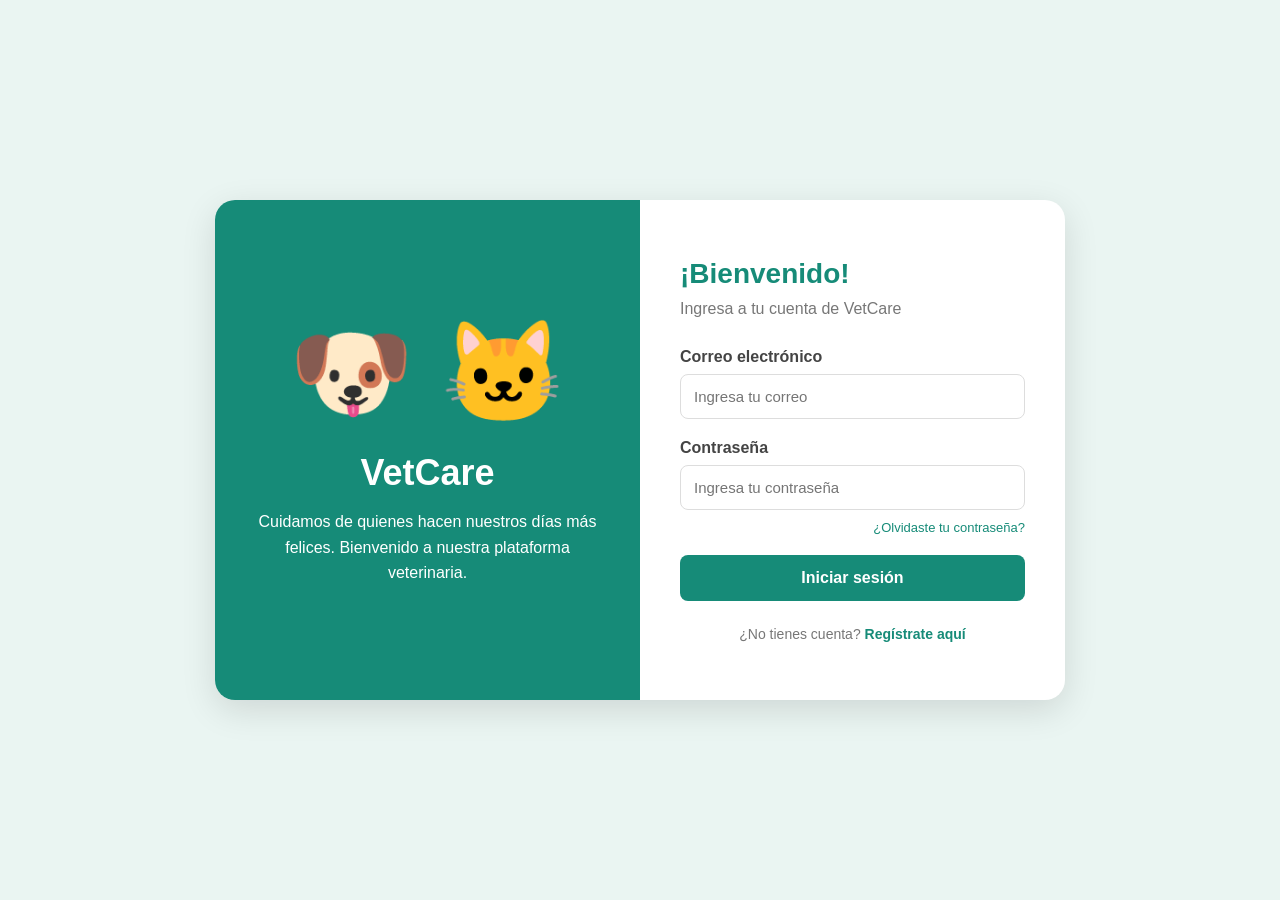
==== login.html @ 6892b9d5 "login.html" ====
<!DOCTYPE html>
<html lang="es">
<head>
    <meta charset="UTF-8">
    <meta name="viewport" content="width=device-width, initial-scale=1.0">
    <title>Login | VetCare</title>

    <style>
        * {
            margin: 0;
            padding: 0;
            box-sizing: border-box;
            font-family: Arial, sans-serif;
        }

        body {
            min-height: 100vh;
            display: flex;
            justify-content: center;
            align-items: center;
            background: #eaf5f2;
        }

        .container {
            display: flex;
            width: 850px;
            max-width: 95%;
            min-height: 500px;
            background: white;
            border-radius: 20px;
            overflow: hidden;
            box-shadow: 0 10px 35px rgba(0,0,0,0.12);
        }

        .left {
            width: 50%;
            background: #168b78;
            color: white;
            display: flex;
            flex-direction: column;
            justify-content: center;
            align-items: center;
            padding: 35px;
            text-align: center;
        }

        .left h1 {
            font-size: 36px;
            margin-bottom: 15px;
        }

        .left p {
            line-height: 1.6;
        }

        .animal {
            font-size: 100px;
            margin-bottom: 20px;
        }

        .right {
            width: 50%;
            padding: 55px 40px;
            display: flex;
            flex-direction: column;
            justify-content: center;
        }

        .right h2 {
            color: #168b78;
            margin-bottom: 10px;
            font-size: 28px;
        }

        .subtitle {
            color: #777;
            margin-bottom: 30px;
        }

        label {
            display: block;
            margin-bottom: 8px;
            color: #444;
            font-weight: bold;
        }

        input {
            width: 100%;
            padding: 13px;
            margin-bottom: 20px;
            border: 1px solid #ddd;
            border-radius: 8px;
            outline: none;
            font-size: 15px;
        }

        input:focus {
            border-color: #168b78;
        }

        .forgot {
            display: block;
            text-align: right;
            color: #168b78;
            text-decoration: none;
            font-size: 13px;
            margin-top: -10px;
            margin-bottom: 20px;
        }

        button {
            width: 100%;
            padding: 14px;
            background: #168b78;
            border: none;
            border-radius: 8px;
            color: white;
            font-size: 16px;
            font-weight: bold;
            cursor: pointer;
        }

        button:hover {
            background: #106d5e;
        }

        .register {
            text-align: center;
            margin-top: 25px;
            font-size: 14px;
            color: #777;
        }

        .register a {
            color: #168b78;
            text-decoration: none;
            font-weight: bold;
        }

        @media (max-width: 650px) {
            .container {
                flex-direction: column;
            }

            .left, .right {
                width: 100%;
            }

            .left {
                min-height: 200px;
            }

            .animal {
                font-size: 55px;
                margin-bottom: 10px;
            }

            .left h1 {
                font-size: 28px;
            }

            .right {
                padding: 35px 25px;
            }
        }
    </style>
</head>

<body>

    <div class="container">

        <div class="left">
            <div class="animal">🐶 🐱</div>
            <h1>VetCare</h1>
            <p>
                Cuidamos de quienes hacen
                nuestros días más felices.
                Bienvenido a nuestra
                plataforma veterinaria.
            </p>
        </div>

        <div class="right">

            <h2>¡Bienvenido!</h2>
            <p class="subtitle">
                Ingresa a tu cuenta de VetCare
            </p>

            <form id="loginForm">

                <label for="email">Correo electrónico</label>
                <input
                    type="email"
                    id="email"
                    placeholder="Ingresa tu correo"
                    required
                >

                <label for="password">Contraseña</label>
                <input
                    type="password"
                    id="password"
                    placeholder="Ingresa tu contraseña"
                    required
                >

                <a href="#" class="forgot">
                    ¿Olvidaste tu contraseña?
                </a>

                <button type="submit">
                    Iniciar sesión
                </button>

            </form>

            <p class="register">
                ¿No tienes cuenta?
                <a href="#">Regístrate aquí</a>
            </p>

        </div>

    </div>

    <script>
        document.getElementById("loginForm")
        .addEventListener("submit", function(event) {

            event.preventDefault();

            alert("Diseño de login listo. Falta conectar la autenticación.");

        });
    </script>

</body>
</html>
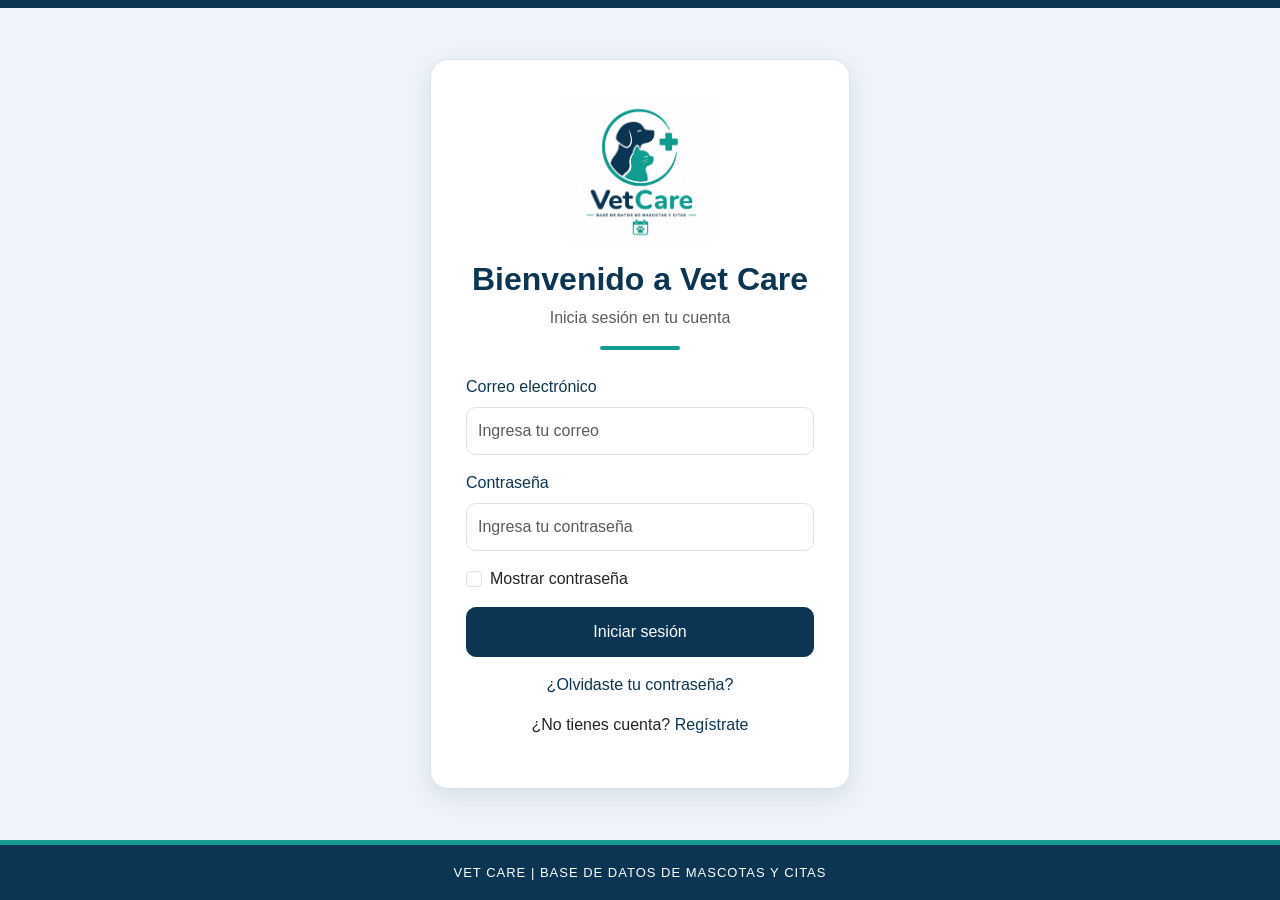
==== commit f60f65d3: "Actualizar login Vet Care y eliminar archivos de prueba" ====
--- a/login.html
+++ b/login.html
@@ -4,236 +4,203 @@
 <head>
     <meta charset="UTF-8">
     <meta name="viewport" content="width=device-width, initial-scale=1.0">
-    <title>Login | VetCare</title>
+    <title>Vet Care - Iniciar sesión</title>
+    <link href="https://cdn.jsdelivr.net/npm/bootstrap@5.3.3/dist/css/bootstrap.min.css" rel="stylesheet">
 
     <style>
-        * {
+        body {
+            background-color: #eef4f9;
+            min-height: 100vh;
             margin: 0;
-            padding: 0;
-            box-sizing: border-box;
+            display: flex;
+            flex-direction: column;
             font-family: Arial, sans-serif;
         }
 
-        body {
-            min-height: 100vh;
+        .linea-superior {
+            height: 8px;
+            background-color: #0b3552;
+        }
+
+        .contenedor {
+            flex: 1;
             display: flex;
             justify-content: center;
             align-items: center;
-            background: #eaf5f2;
-        }
-
-        .container {
-            display: flex;
-            width: 850px;
-            max-width: 95%;
-            min-height: 500px;
-            background: white;
-            border-radius: 20px;
-            overflow: hidden;
-            box-shadow: 0 10px 35px rgba(0,0,0,0.12);
-        }
-
-        .left {
-            width: 50%;
-            background: #168b78;
+            padding: 30px 15px;
+        }
+
+        .login {
+            background-color: white;
+            width: 100%;
+            max-width: 420px;
+            padding: 35px;
+            border-radius: 18px;
+            border: 1px solid #d8e4ed;
+            box-shadow: 0 8px 25px #0b35521a;
+        }
+
+        .logo {
+            width: 150px;
+            max-width: 100%;
+            display: block;
+            margin: 0 auto 15px;
+        }
+
+        h2 {
+            color: #0b3552;
+            font-weight: bold;
+        }
+
+        .linea {
+            width: 80px;
+            height: 4px;
+            background-color: #119e91;
+            border-radius: 10px;
+            margin: 15px auto 25px;
+        }
+
+        .form-label {
+            color: #0b3552;
+            font-weight: 500;
+        }
+
+        .form-control {
+            border-radius: 10px;
+            padding: 11px;
+        }
+
+        .form-control:focus {
+            border-color: #119e91;
+            box-shadow: 0 0 0 3px #119e9120;
+        }
+
+        .btn-primary {
+            background-color: #0b3552;
+            border-color: #0b3552;
+            border-radius: 10px;
+            padding: 12px;
+        }
+
+        .btn-primary:hover {
+            background-color: #119e91;
+            border-color: #119e91;
+        }
+
+        .form-check-input:checked {
+            background-color: #119e91;
+            border-color: #119e91;
+        }
+
+        a {
+            color: #0b3552;
+            text-decoration: none;
+        }
+
+        a:hover {
+            color: #119e91;
+            text-decoration: underline;
+        }
+
+        .banner {
+            background-color: #0b3552;
             color: white;
-            display: flex;
-            flex-direction: column;
-            justify-content: center;
-            align-items: center;
-            padding: 35px;
             text-align: center;
-        }
-
-        .left h1 {
-            font-size: 36px;
-            margin-bottom: 15px;
-        }
-
-        .left p {
-            line-height: 1.6;
-        }
-
-        .animal {
-            font-size: 100px;
-            margin-bottom: 20px;
-        }
-
-        .right {
-            width: 50%;
-            padding: 55px 40px;
-            display: flex;
-            flex-direction: column;
-            justify-content: center;
-        }
-
-        .right h2 {
-            color: #168b78;
-            margin-bottom: 10px;
-            font-size: 28px;
-        }
-
-        .subtitle {
-            color: #777;
-            margin-bottom: 30px;
-        }
-
-        label {
-            display: block;
-            margin-bottom: 8px;
-            color: #444;
-            font-weight: bold;
-        }
-
-        input {
-            width: 100%;
-            padding: 13px;
-            margin-bottom: 20px;
-            border: 1px solid #ddd;
-            border-radius: 8px;
-            outline: none;
-            font-size: 15px;
-        }
-
-        input:focus {
-            border-color: #168b78;
-        }
-
-        .forgot {
-            display: block;
-            text-align: right;
-            color: #168b78;
-            text-decoration: none;
+            padding: 18px 12px;
+            border-top: 5px solid #119e91;
+        }
+
+        .banner p {
+            margin: 0;
             font-size: 13px;
-            margin-top: -10px;
-            margin-bottom: 20px;
-        }
-
-        button {
-            width: 100%;
-            padding: 14px;
-            background: #168b78;
-            border: none;
-            border-radius: 8px;
-            color: white;
-            font-size: 16px;
-            font-weight: bold;
-            cursor: pointer;
-        }
-
-        button:hover {
-            background: #106d5e;
-        }
-
-        .register {
-            text-align: center;
-            margin-top: 25px;
-            font-size: 14px;
-            color: #777;
-        }
-
-        .register a {
-            color: #168b78;
-            text-decoration: none;
-            font-weight: bold;
-        }
-
-        @media (max-width: 650px) {
-            .container {
-                flex-direction: column;
-            }
-
-            .left, .right {
-                width: 100%;
-            }
-
-            .left {
-                min-height: 200px;
-            }
-
-            .animal {
-                font-size: 55px;
-                margin-bottom: 10px;
-            }
-
-            .left h1 {
-                font-size: 28px;
-            }
-
-            .right {
-                padding: 35px 25px;
-            }
+            letter-spacing: 1px;
         }
     </style>
 </head>
 
 <body>
 
-    <div class="container">
-
-        <div class="left">
-            <div class="animal">🐶 🐱</div>
-            <h1>VetCare</h1>
-            <p>
-                Cuidamos de quienes hacen
-                nuestros días más felices.
-                Bienvenido a nuestra
-                plataforma veterinaria.
-            </p>
-        </div>
-
-        <div class="right">
-
-            <h2>¡Bienvenido!</h2>
-            <p class="subtitle">
-                Ingresa a tu cuenta de VetCare
-            </p>
+    <div class="linea-superior"></div>
+
+    <div class="contenedor">
+        <div class="login">
+
+            <div class="text-center">
+                <img src="logo-vetcare.png" alt="Logo Vet Care" class="logo">
+                <h2>Bienvenido a Vet Care</h2>
+                <p class="text-muted">Inicia sesión en tu cuenta</p>
+                <div class="linea"></div>
+            </div>
 
             <form id="loginForm">
-
-                <label for="email">Correo electrónico</label>
-                <input
-                    type="email"
-                    id="email"
-                    placeholder="Ingresa tu correo"
-                    required
-                >
-
-                <label for="password">Contraseña</label>
-                <input
-                    type="password"
-                    id="password"
-                    placeholder="Ingresa tu contraseña"
-                    required
-                >
-
-                <a href="#" class="forgot">
-                    ¿Olvidaste tu contraseña?
-                </a>
-
-                <button type="submit">
+                <div class="mb-3">
+                    <label for="correo" class="form-label">Correo electrónico</label>
+                    <input type="email" id="correo" class="form-control"
+                           placeholder="Ingresa tu correo" required>
+                </div>
+
+                <div class="mb-3">
+                    <label for="password" class="form-label">Contraseña</label>
+                    <input type="password" id="password" class="form-control"
+                           placeholder="Ingresa tu contraseña" required>
+                </div>
+
+                <div class="form-check mb-3">
+                    <input type="checkbox" id="mostrar" class="form-check-input">
+                    <label for="mostrar" class="form-check-label">
+                        Mostrar contraseña
+                    </label>
+                </div>
+
+                <button type="submit" class="btn btn-primary w-100">
                     Iniciar sesión
                 </button>
 
+                <p id="mensaje" class="text-center mt-3" aria-live="polite"></p>
             </form>
 
-            <p class="register">
-                ¿No tienes cuenta?
-                <a href="#">Regístrate aquí</a>
-            </p>
-
+            <div class="text-center mt-3">
+                <a href="./recuperar.html">¿Olvidaste tu contraseña?</a>
+                <p class="mt-3">
+                    ¿No tienes cuenta?
+                    <a href="./registrar.html">Regístrate</a>
+                </p>
+            </div>
         </div>
-
     </div>
 
+    <footer class="banner">
+        <p>VET CARE | BASE DE DATOS DE MASCOTAS Y CITAS</p>
+    </footer>
+
     <script>
-        document.getElementById("loginForm")
-        .addEventListener("submit", function(event) {
-
-            event.preventDefault();
-
-            alert("Diseño de login listo. Falta conectar la autenticación.");
-
+        const formulario = document.getElementById("loginForm");
+        const password = document.getElementById("password");
+        const mostrar = document.getElementById("mostrar");
+        const mensaje = document.getElementById("mensaje");
+
+        mostrar.addEventListener("change", function() {
+            password.type = mostrar.checked ? "text" : "password";
+        });
+
+        formulario.addEventListener("submit", function(evento) {
+            evento.preventDefault();
+
+            let correo = document.getElementById("correo").value.trim().toLowerCase();
+            let clave = password.value;
+            let usuarios = JSON.parse(localStorage.getItem("usuariosVetCare") || "[]");
+
+            let usuario = usuarios.find(function(usuario) {
+                return usuario.correo === correo && usuario.clave === clave;
+            });
+
+            if (usuario) {
+                mensaje.textContent = "Bienvenido, " + usuario.nombre;
+                mensaje.className = "text-success text-center mt-3";
+            } else {
+                mensaje.textContent = "Correo o contraseña incorrectos";
+                mensaje.className = "text-danger text-center mt-3";
+            }
         });
     </script>
 
